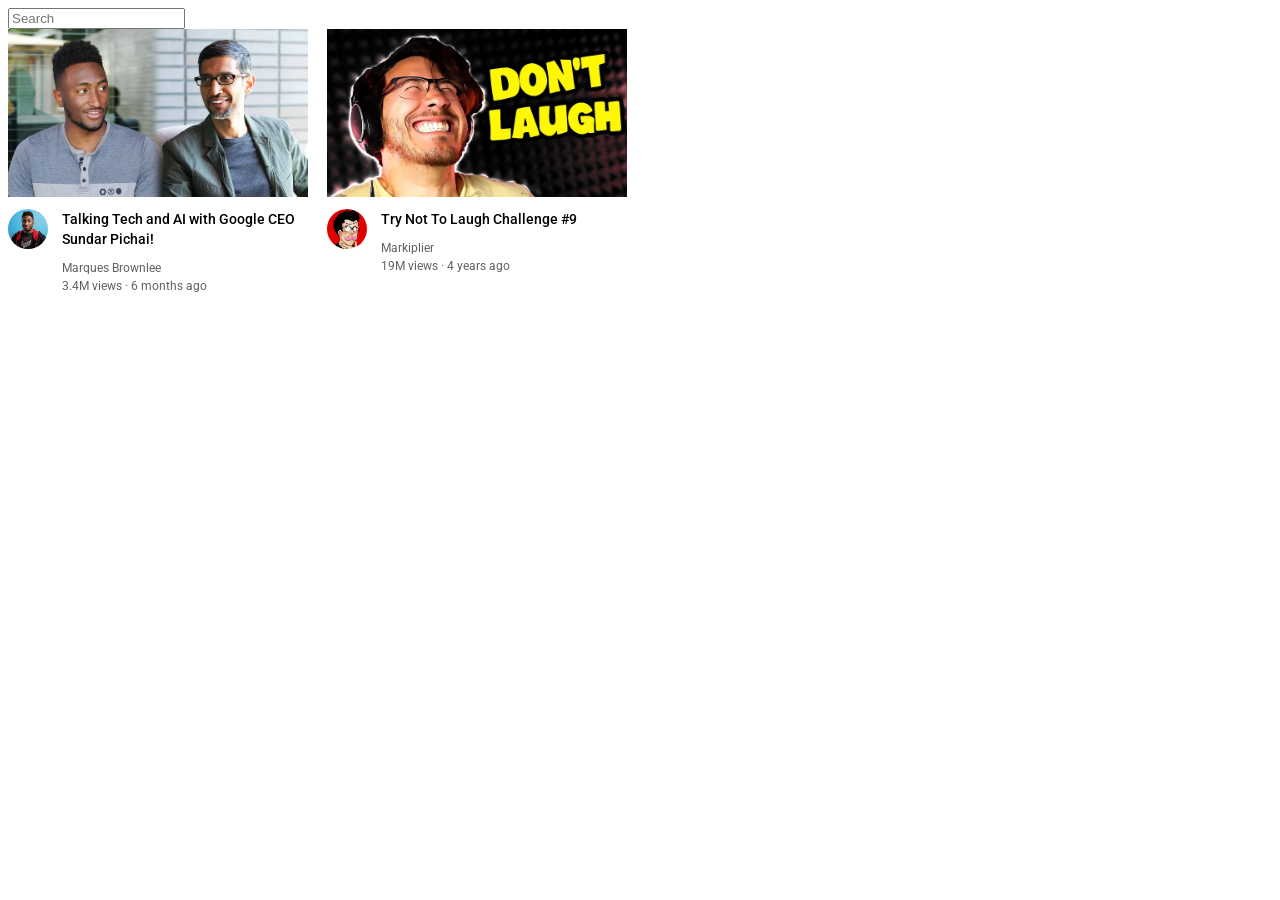
==== youtube.html @ c823328e "initial commit" ====
<!DOCTYPE html>
<html>

<head>
    <title>
        Youtube.com Clone
    </title>
    <link rel="preconnect" href="https://fonts.googleapis.com">
    <link rel="preconnect" href="https://fonts.gstatic.com" crossorigin>
    <link href="https://fonts.googleapis.com/css2?family=Roboto:ital,wght@0,100..900;1,100..900&display=swap"
        rel="stylesheet">
    <style>
        p {
            font-family: Roboto;
            margin-top: 0;
            margin-bottom: 0;
        }

        .thumbnail {
            width: 300px;
            display: block;
        }

        .search-bar {
            display: block;
        }

        .video-title {
            margin-top: 0;
            font-size: 14px;
            font-weight: 500;
            line-height: 20px;
            margin-bottom: 12px;
        }

        .video-preview {
            width: 300px;
            display: inline-block;
            vertical-align: top;
            margin-right: 15px;
        }

        .channel-picture {
            display: inline-block;
            width: 50px;
            vertical-align: top;
        }

        .video-info {
            display: inline-block;
            width: 245px;
        }

        .profile-pic {
            width: 40px;
            border-radius: 100px;
        }

        .thumbnail-row {
            margin-bottom: 12px;
        }

        .video-author,
        .video-stats {
            font-size: 12px;
            color: rgb(96, 96, 96);
        }

        .video-author {
            margin-bottom: 4px;
        }
    </style>
</head>

<body>

    <input class="search-bar" type="text" placeholder="Search">

    <div class="video-preview">
        <div class="thumbnail-row">
            <img class="thumbnail" src="thumbnails/thumbnail-1.webp">
        </div>
        <div>
            <div class="channel-picture">
                <img class="profile-pic" src="channel-pics/channel-1.jpeg">
            </div>
            <div class="video-info">
                <p class="video-title">
                    Talking Tech and AI with Google CEO Sundar Pichai!
                </p>
                <p class="video-author">
                    Marques Brownlee
                </p>
                <p class="video-stats">
                    3.4M views &#183; 6 months ago
                </p>
            </div>
        </div>
    </div>

    <div class="video-preview">
        <div class="thumbnail-row">
            <img class="thumbnail" src="thumbnails/thumbnail-2.webp">
        </div>
        <div>
            <div class="channel-picture">
                <img class="profile-pic" src="channel-pics/channel-2.jpeg">
            </div>
            <div class="video-info">
                <p class="video-title">
                    Try Not To Laugh Challenge #9

                </p>
                <p class="video-author">
                    Markiplier
                </p>
                <p class="video-stats">
                    19M views &#183; 4 years ago
                </p>
            </div>
        </div>
    </div>
</body>

</html>
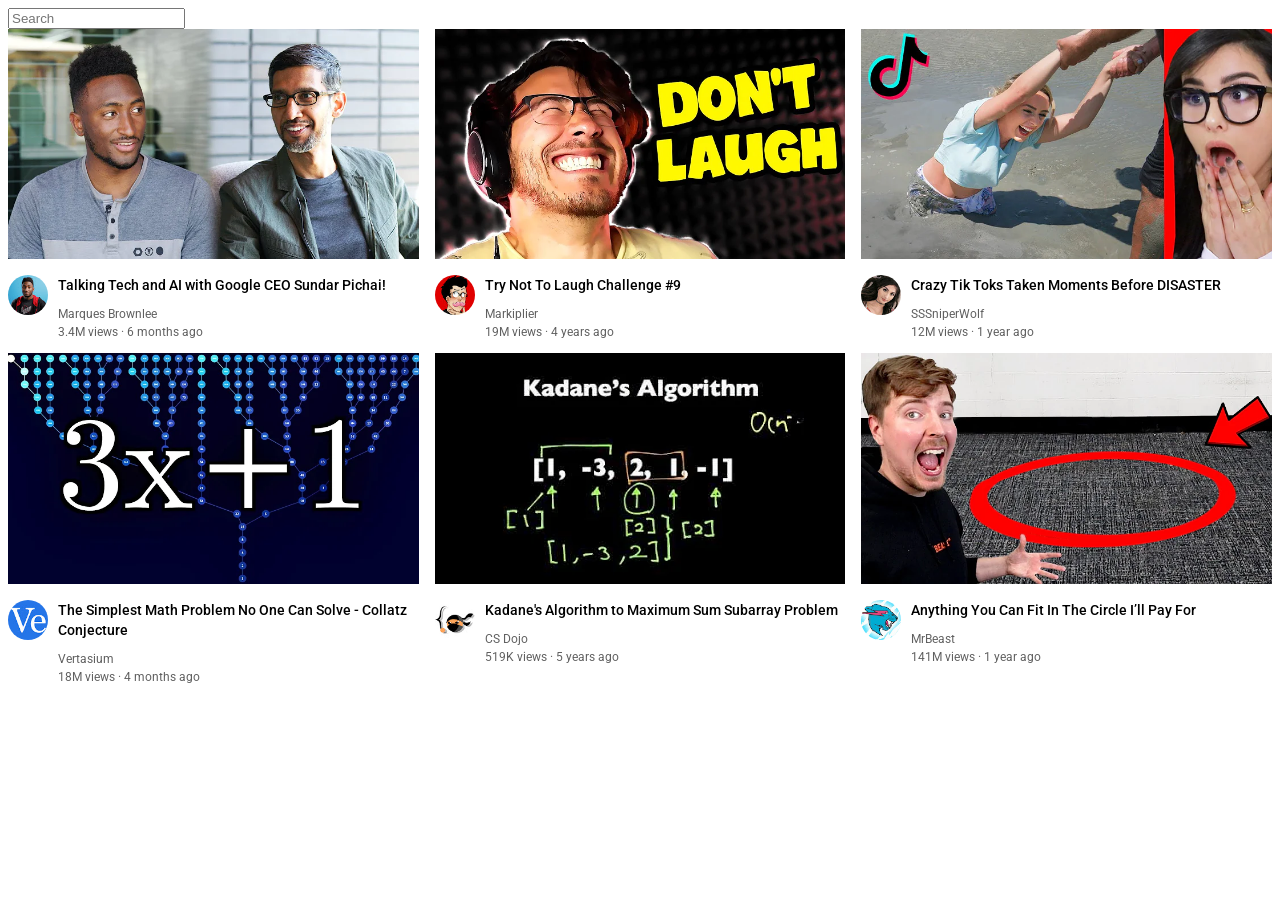
==== commit 168dd985: "Made some Changes" ====
--- a/youtube.html
+++ b/youtube.html
@@ -16,9 +16,10 @@
             margin-bottom: 0;
         }
 
+
+
         .thumbnail {
-            width: 300px;
-            display: block;
+            width: 100%;
         }
 
         .search-bar {
@@ -33,23 +34,17 @@
             margin-bottom: 12px;
         }
 
-        .video-preview {
-            width: 300px;
-            display: inline-block;
-            vertical-align: top;
-            margin-right: 15px;
-        }
-
-        .channel-picture {
-            display: inline-block;
-            width: 50px;
-            vertical-align: top;
-        }
-
-        .video-info {
-            display: inline-block;
-            width: 245px;
-        }
+
+
+        .video-info-grid {
+            display: grid;
+            grid-template-columns: 50px 1fr;
+
+        }
+
+        .channel-picture {}
+
+        .video-info {}
 
         .profile-pic {
             width: 40px;
@@ -69,6 +64,14 @@
         .video-author {
             margin-bottom: 4px;
         }
+
+
+        .video-grid{
+            display: grid;
+            grid-template-columns: 1fr 1fr 1fr;
+            column-gap: 16px;
+            row-gap: 14px;
+        }
     </style>
 </head>
 
@@ -76,50 +79,145 @@
 
     <input class="search-bar" type="text" placeholder="Search">
 
-    <div class="video-preview">
-        <div class="thumbnail-row">
-            <img class="thumbnail" src="thumbnails/thumbnail-1.webp">
-        </div>
-        <div>
-            <div class="channel-picture">
-                <img class="profile-pic" src="channel-pics/channel-1.jpeg">
-            </div>
-            <div class="video-info">
-                <p class="video-title">
-                    Talking Tech and AI with Google CEO Sundar Pichai!
-                </p>
-                <p class="video-author">
-                    Marques Brownlee
-                </p>
-                <p class="video-stats">
-                    3.4M views &#183; 6 months ago
-                </p>
+    <div class="video-grid">
+
+        <div class="video-preview">
+            <div class="thumbnail-row">
+                <img class="thumbnail" src="thumbnails/thumbnail-1.webp">
+            </div>
+            <div class="video-info-grid">
+                <div class="channel-picture">
+                    <img class="profile-pic" src="channel-pics/channel-1.jpeg">
+                </div>
+                <div class="video-info">
+                    <p class="video-title">
+                        Talking Tech and AI with Google CEO Sundar Pichai!
+                    </p>
+                    <p class="video-author">
+                        Marques Brownlee
+                    </p>
+                    <p class="video-stats">
+                        3.4M views &#183; 6 months ago
+                    </p>
+                </div>
+            </div>
+        </div>
+
+        <div class="video-preview">
+            <div class="thumbnail-row">
+                <img class="thumbnail" src="thumbnails/thumbnail-2.webp">
+            </div>
+            <div class="video-info-grid">
+                <div class="channel-picture">
+                    <img class="profile-pic" src="channel-pics/channel-2.jpeg">
+                </div>
+                <div class="video-info">
+                    <p class="video-title">
+                        Try Not To Laugh Challenge #9
+
+                    </p>
+                    <p class="video-author">
+                        Markiplier
+                    </p>
+                    <p class="video-stats">
+                        19M views &#183; 4 years ago
+                    </p>
+                </div>
+            </div>
+        </div>
+
+        <div class="video-preview">
+            <div class="thumbnail-row">
+                <img class="thumbnail" src="thumbnails/thumbnail-3.webp">
+            </div>
+            <div class="video-info-grid">
+                <div class="channel-picture">
+                    <img class="profile-pic" src="channel-pics/channel-3.jpeg">
+                </div>
+                <div class="video-info">
+                    <p class="video-title">
+                        Crazy Tik Toks Taken Moments Before DISASTER
+                    </p>
+                    <p class="video-author">
+                        SSSniperWolf
+                    </p>
+                    <p class="video-stats">
+                        12M views &#183; 1 year ago
+                    </p>
+                </div>
+            </div>
+        </div>
+
+        <div class="video-preview">
+            <div class="thumbnail-row">
+                <img class="thumbnail" src="thumbnails/thumbnail-4.webp">
+            </div>
+            <div class="video-info-grid">
+                <div class="channel-picture">
+                    <img class="profile-pic" src="channel-pics/channel-4.jpeg">
+                </div>
+                <div class="video-info">
+                    <p class="video-title">
+                        The Simplest Math Problem No One Can Solve - Collatz Conjecture
+
+                    </p>
+                    <p class="video-author">
+                        Vertasium
+                    </p>
+                    <p class="video-stats">
+                        18M views &#183; 4 months ago
+                    </p>
+                </div>
+            </div>
+        </div>
+
+        <div class="video-preview">
+            <div class="thumbnail-row">
+                <img class="thumbnail" src="thumbnails/thumbnail-5.webp">
+            </div>
+            <div class="video-info-grid">
+                <div class="channel-picture">
+                    <img class="profile-pic" src="channel-pics/channel-5.jpeg">
+                </div>
+                <div class="video-info">
+                    <p class="video-title">
+                        Kadane's Algorithm to Maximum Sum Subarray Problem
+                    </p>
+                    <p class="video-author">
+                        CS Dojo
+                    </p>
+                    <p class="video-stats">
+                        519K views &#183; 5 years ago
+                    </p>
+                </div>
+            </div>
+        </div>
+
+        <div class="video-preview">
+            <div class="thumbnail-row">
+                <img class="thumbnail" src="thumbnails/thumbnail-6.webp">
+            </div>
+            <div class="video-info-grid">
+                <div class="channel-picture">
+                    <img class="profile-pic" src="channel-pics/channel-6.jpeg">
+                </div>
+                <div class="video-info">
+                    <p class="video-title">
+                        Anything You Can Fit In The Circle I’ll Pay For
+
+                    </p>
+                    <p class="video-author">
+                        MrBeast
+                    </p>
+                    <p class="video-stats">
+                        141M views &#183; 1 year ago
+                    </p>
+                </div>
             </div>
         </div>
     </div>
 
-    <div class="video-preview">
-        <div class="thumbnail-row">
-            <img class="thumbnail" src="thumbnails/thumbnail-2.webp">
-        </div>
-        <div>
-            <div class="channel-picture">
-                <img class="profile-pic" src="channel-pics/channel-2.jpeg">
-            </div>
-            <div class="video-info">
-                <p class="video-title">
-                    Try Not To Laugh Challenge #9
-
-                </p>
-                <p class="video-author">
-                    Markiplier
-                </p>
-                <p class="video-stats">
-                    19M views &#183; 4 years ago
-                </p>
-            </div>
-        </div>
-    </div>
+
 </body>
 
 </html>
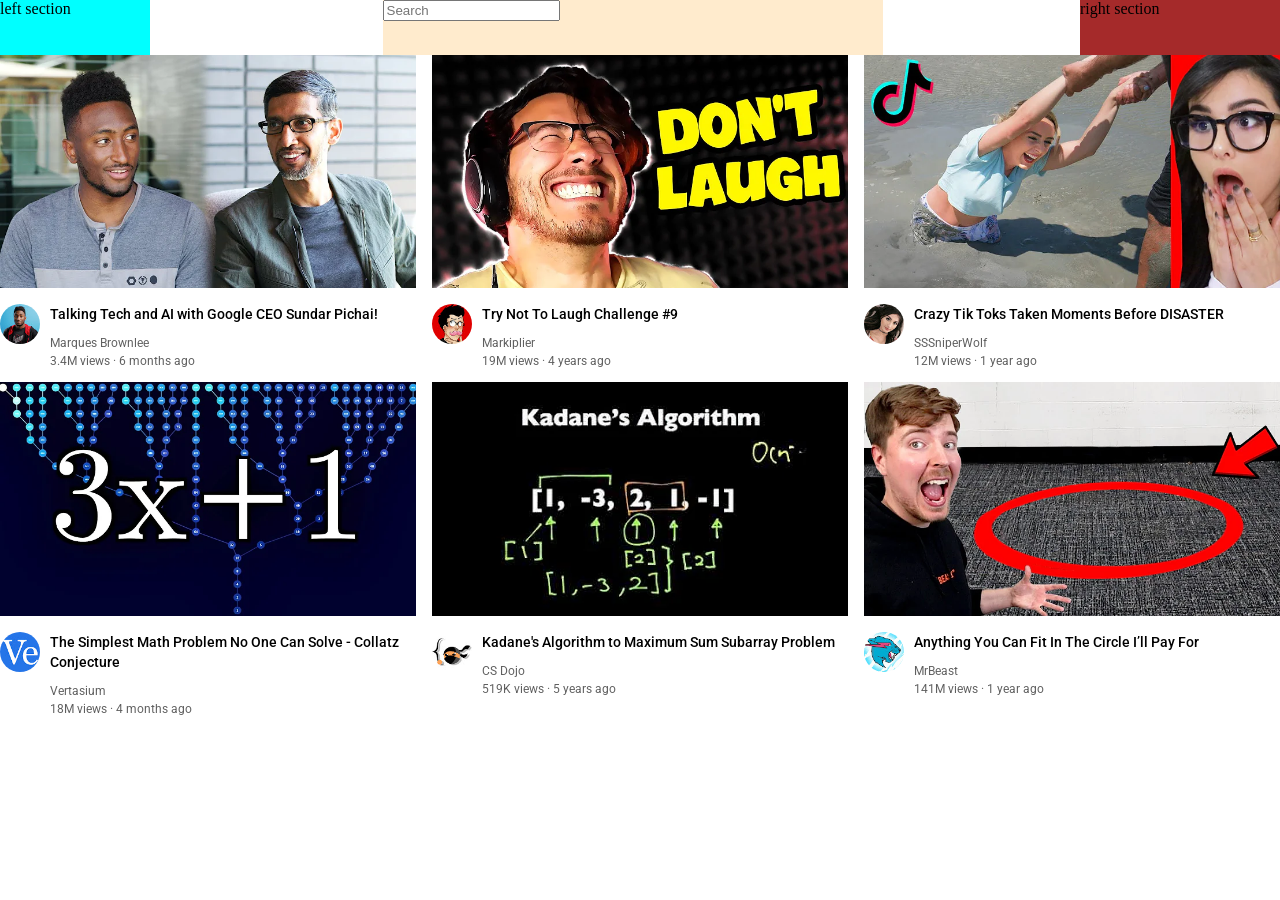
==== commit 79b5cf5d: "more changes here in afternoon" ====
--- a/youtube.html
+++ b/youtube.html
@@ -9,75 +9,24 @@
     <link rel="preconnect" href="https://fonts.gstatic.com" crossorigin>
     <link href="https://fonts.googleapis.com/css2?family=Roboto:ital,wght@0,100..900;1,100..900&display=swap"
         rel="stylesheet">
-    <style>
-        p {
-            font-family: Roboto;
-            margin-top: 0;
-            margin-bottom: 0;
-        }
-
-
-
-        .thumbnail {
-            width: 100%;
-        }
-
-        .search-bar {
-            display: block;
-        }
-
-        .video-title {
-            margin-top: 0;
-            font-size: 14px;
-            font-weight: 500;
-            line-height: 20px;
-            margin-bottom: 12px;
-        }
-
-
-
-        .video-info-grid {
-            display: grid;
-            grid-template-columns: 50px 1fr;
-
-        }
-
-        .channel-picture {}
-
-        .video-info {}
-
-        .profile-pic {
-            width: 40px;
-            border-radius: 100px;
-        }
-
-        .thumbnail-row {
-            margin-bottom: 12px;
-        }
-
-        .video-author,
-        .video-stats {
-            font-size: 12px;
-            color: rgb(96, 96, 96);
-        }
-
-        .video-author {
-            margin-bottom: 4px;
-        }
-
-
-        .video-grid{
-            display: grid;
-            grid-template-columns: 1fr 1fr 1fr;
-            column-gap: 16px;
-            row-gap: 14px;
-        }
-    </style>
+    <link rel="stylesheet" href="styles\general.css">
+    <link rel="stylesheet" href="styles\header.css">
+    <link rel="stylesheet" href="styles\video.css">
 </head>
 
 <body>
-
-    <input class="search-bar" type="text" placeholder="Search">
+    <div class="header">
+        <div class="left-section">
+            left section
+        </div>
+        <div class="middle-section">
+            <input class="search-bar" type="text" placeholder="Search">
+        </div>
+        <div class="right-section">
+            right section
+        </div>
+        
+    </div>
 
     <div class="video-grid">
 
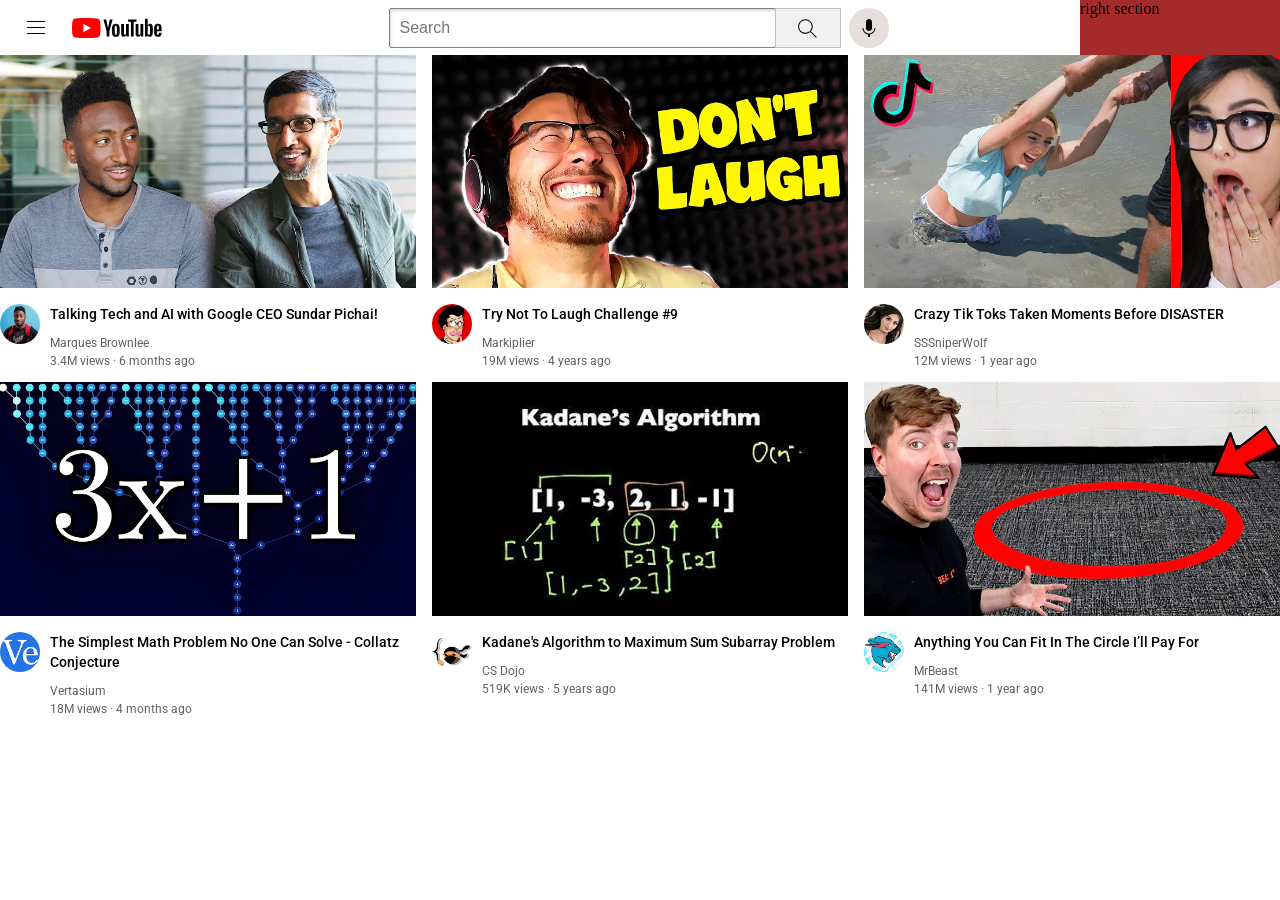
==== commit 72dba461: "search and other edits" ====
--- a/youtube.html
+++ b/youtube.html
@@ -17,15 +17,24 @@
 <body>
     <div class="header">
         <div class="left-section">
-            left section
+            <img class="hamburger-menu" src="icons/hamburger-menu.svg">
+            <img class="youtube-logo" src="icons/youtube-logo.svg">
         </div>
         <div class="middle-section">
             <input class="search-bar" type="text" placeholder="Search">
+            <button class = "search-button">
+                <img class = "search-icon"
+                src="icons/search.svg">
+            </button>
+            <button class="voice-search-button">
+                <img class = "voice-search-icon"
+                src="icons/voice-search-icon.svg">
+            </button>
         </div>
         <div class="right-section">
             right section
         </div>
-        
+
     </div>
 
     <div class="video-grid">
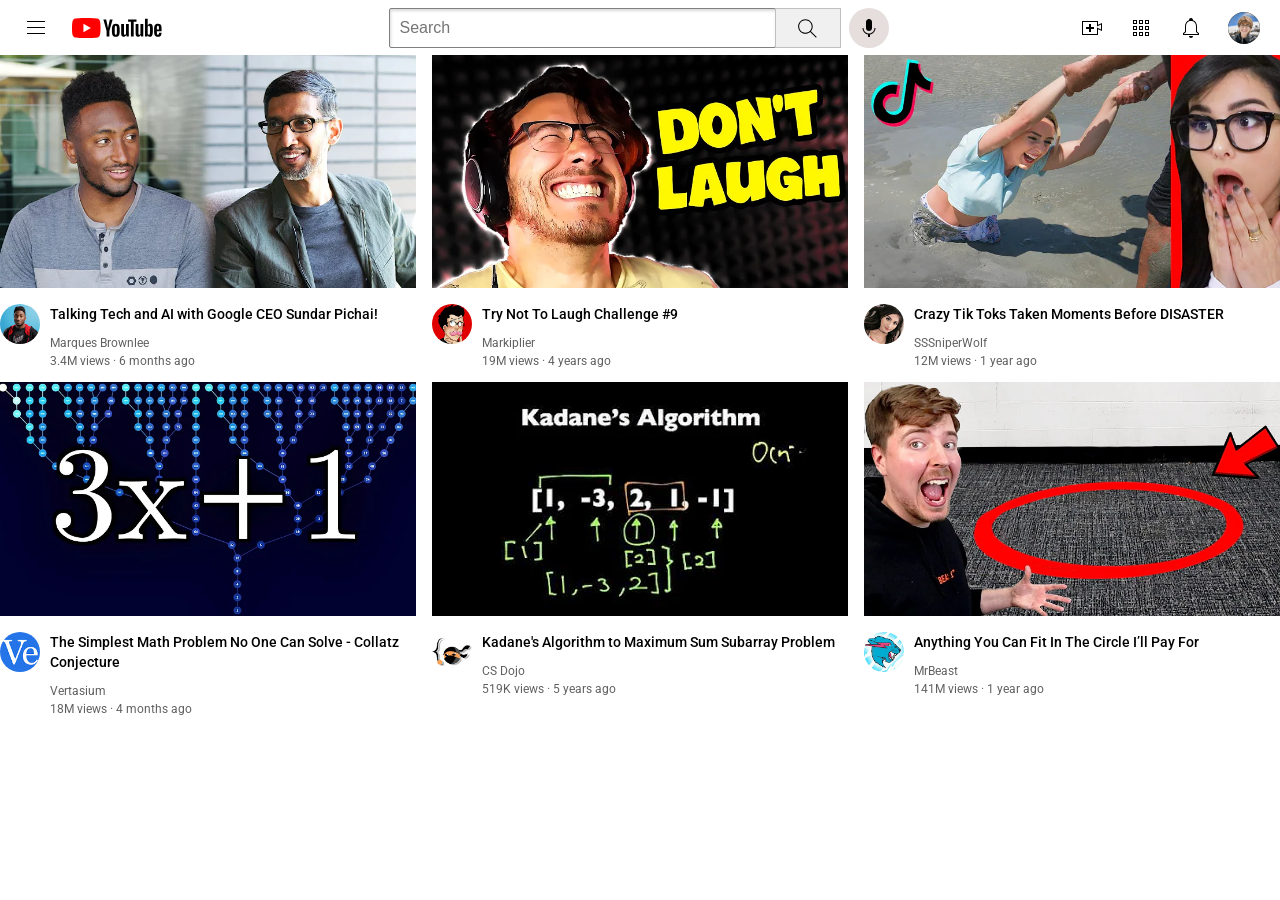
==== commit 934c3d4d: "almost to the final stages of editing the full page" ====
--- a/youtube.html
+++ b/youtube.html
@@ -32,7 +32,14 @@
             </button>
         </div>
         <div class="right-section">
-            right section
+            <img class = "upload-icon"
+            src="icons/upload.svg">
+            <img class = "youtube-apps-icon"
+            src="icons/youtube-apps.svg">
+            <img class = "notifications-icon"
+            src="icons/notifications.svg">
+            <img class = "current-user-picture"
+            src="channel-pics\my-channel.png">
         </div>
 
     </div>
